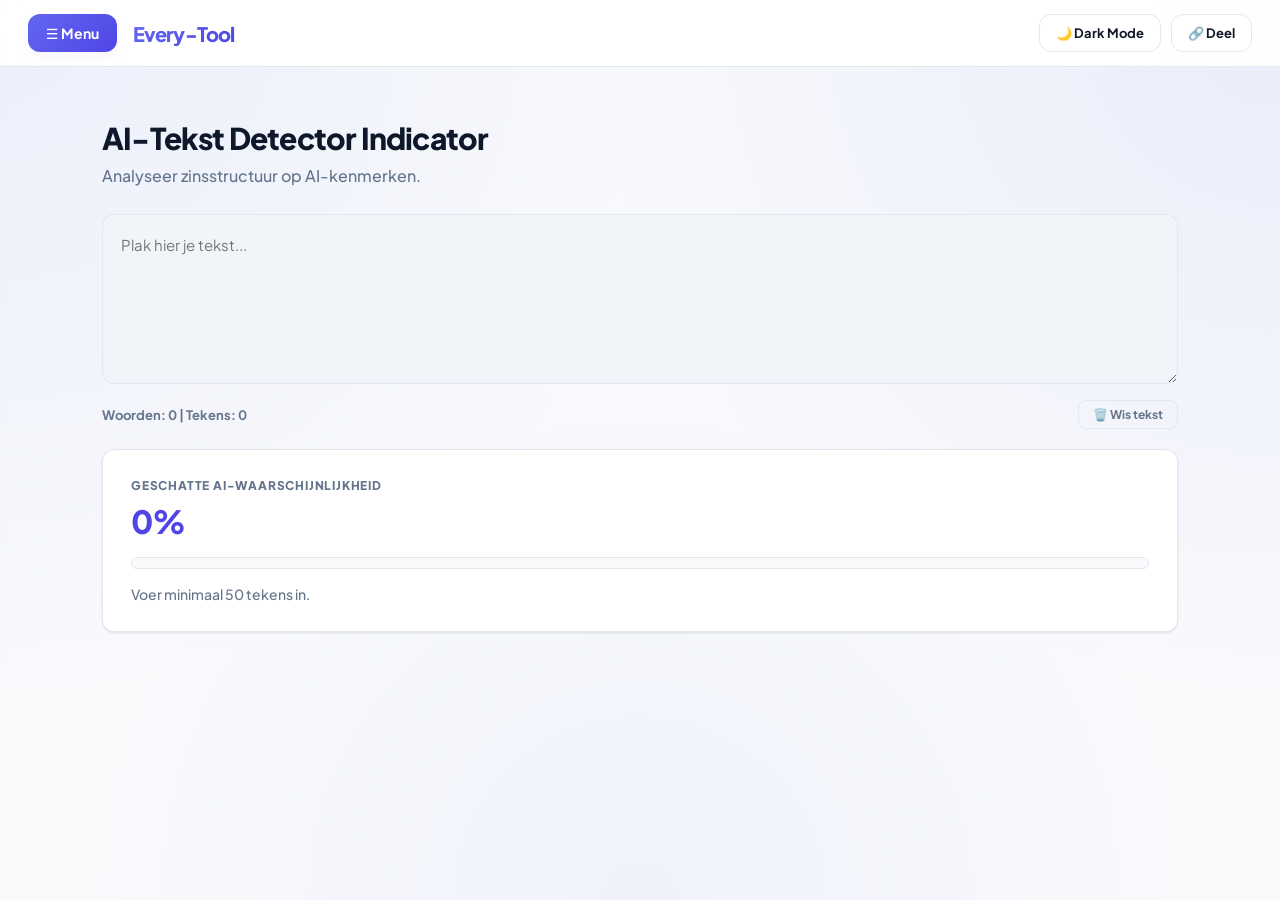
==== ai/index.html @ ece1049d "Enhance sidebar with new tools and buttons" ====
<!DOCTYPE html>
<html lang="nl">
<head>
  <meta charset="UTF-8" />
  <meta name="viewport" content="width=device-width, initial-scale=1.0"/>
  <title>AI-Tekst Detector & Indicator | Every-Tool</title>
  <meta name="description" content="Analyseer zinsstructuur op AI-kenmerken en controleer de geschatte AI-waarschijnlijkheid van je tekst."/>
  <link rel="canonical" href="https://every-tool.netlify.app/ai/"/>
  <link rel="stylesheet" href="../style.css">
</head>
<body data-theme="light">

  <header class="topbar">
    <div class="topbar-left">
      <button class="hamburger-btn" onclick="toggleSidebar()" aria-label="Open menu">☰ Menu</button>
      <a href="../" class="app-title" style="text-decoration:none; color:inherit;">Every-Tool</a>
    </div>
    
    <div class="topbar-right">
      <button class="top-action-btn" onclick="toggleDarkMode()" id="darkModeBtn">🌙 Dark Mode</button>
      <button class="top-action-btn" onclick="shareSite()" id="shareBtn">🔗 Deel</button>
    </div>
  </header>

  <div class="overlay" id="overlay" onclick="toggleSidebar()"></div>

  <nav class="nav-sidebar" id="sidebar">
    <div class="sidebar-header">
      <h2>Kies een Tool</h2>
      <button class="close-btn" onclick="toggleSidebar()" aria-label="Sluit menu">✕</button>
    </div>
    <div class="tool-group"><a href="../" class="tool-btn" style="text-decoration:none; color:inherit;">🏠 Overzicht / Home</a></div>
    <div class="tool-group"><a href="../timer/" class="tool-btn" style="text-decoration:none; color:inherit;">⏱️ Speech & Presentatie</a></div>
    <div class="tool-group"><a href="../checker/" class="tool-btn" style="text-decoration:none; color:inherit;">✍️ Grammatica Bot</a></div>
    <div class="tool-group"><a href="./" class="tool-btn" style="text-decoration:none; color:inherit;">🤖 AI-Tekst Detector</a></div>
    <div class="tool-group"><a href="../tts/" class="tool-btn" style="text-decoration:none; color:inherit;">🔊 Tekst-naar-Spraak</a></div>
    <div class="tool-group"><a href="../translate/" class="tool-btn" style="text-decoration:none; color:inherit;">🌍 Vertaal Tool</a></div>
    <div class="tool-group"><a href="../qr/" class="tool-btn" style="text-decoration:none; color:inherit;">📱 QR Code Generator</a></div>
    <div class="tool-group"><a href="../converter/" class="tool-btn" style="text-decoration:none; color:inherit;">🔄 Universele Converter</a></div>
    <div class="tool-group"><a href="../blog/" class="tool-btn" style="text-decoration:none; color:inherit;">📰 Blog</a></div>
  </nav>

  <main class="container">
    <div class="section-header-wrapper">
      <h2 class="section-title">AI-Tekst Detector Indicator</h2>
      <p class="section-subtitle">Analyseer zinsstructuur op AI-kenmerken.</p>
    </div>
    <textarea id="text-ai" placeholder="Plak hier je tekst..." oninput="checkAI()"></textarea>
    <div class="stats-bar">
      <span id="stats-ai-text">Woorden: 0 | Tekens: 0</span>
      <button class="btn clear-btn" onclick="clearTextArea('text-ai')">🗑️ Wis tekst</button>
    </div>

    <div class="card" style="text-align: left;">
      <h4 style="margin-bottom: 8px;">Geschatte AI-waarschijnlijkheid</h4>
      <div class="val" id="aiScore" style="margin-bottom: 12px;">0%</div>
      <div class="ai-bar-bg"><div class="ai-bar-fill" id="aiBar"></div></div>
      <p style="font-size:14px; color: var(--text-muted); margin-bottom: 0; font-weight: 500;">Voer minimaal 50 tekens in.</p>
    </div>
  </main>

  <script src="../script.js"></script>
</body>
</html>
---- style.css ----
/* =================================================================
   EVERY-TOOL - ULTRA LUXE & PROFESSIONAL PREMIUM THEME
   ================================================================ */

@import url('https://fonts.googleapis.com/css2?family=Plus+Jakarta+Sans:wght@400;500;600;700;800&display=swap');

:root {
  /* LIGHT MODE - Fris, strak Off-White met scherp contrast */
  --bg-color: #f8fafc; 
  --card-bg: #ffffff;  
  --text-color: #0f172a;
  --text-muted: #64748b;
  --border-color: #e2e8f0; 
  
  --primary: #4f46e5;
  --primary-hover: #4338ca;
  --primary-gradient: linear-gradient(135deg, #6366f1 0%, #4f46e5 100%);
  --primary-light: rgba(79, 70, 229, 0.06);
  --accent-glow: rgba(99, 102, 241, 0.06);
  
  --sidebar-bg: rgba(255, 255, 255, 0.95);
  --textarea-bg: #f1f5f9;
  
  /* Schone, professionele schaduwen */
  --shadow-sm: 0 1px 3px rgba(15, 23, 42, 0.06), 0 1px 2px rgba(15, 23, 42, 0.04);
  --shadow-md: 0 10px 25px -5px rgba(15, 23, 42, 0.08), 0 8px 10px -6px rgba(15, 23, 42, 0.04);
  --shadow-lg: 0 20px 35px -10px rgba(15, 23, 42, 0.12);
  
  --radius-lg: 20px;
  --radius-md: 12px;
  --radius-sm: 8px;
  
  --transition: all 0.25s cubic-bezier(0.16, 1, 0.3, 1);
}

[data-theme="dark"] {
  /* DARK MODE - Krachtig & diep met felle paarse accenten */
  --bg-color: #0b0f17;
  --card-bg: #151d2a;
  --text-color: #f8fafc;
  --text-muted: #94a3b8;
  --border-color: rgba(255, 255, 255, 0.12);
  
  --primary: #6366f1;
  --primary-hover: #818cf8;
  --primary-gradient: linear-gradient(135deg, #818cf8 0%, #6366f1 100%);
  --primary-light: rgba(99, 102, 241, 0.15);
  --accent-glow: rgba(99, 102, 241, 0.35);
  
  --sidebar-bg: rgba(21, 29, 42, 0.92);
  --textarea-bg: #0d121d;
  
  --shadow-sm: 0 2px 4px rgba(0, 0, 0, 0.4);
  --shadow-md: 0 12px 24px -6px rgba(0, 0, 0, 0.5);
  --shadow-lg: 0 25px 50px -12px rgba(0, 0, 0, 0.7);
}

* { 
  box-sizing: border-box; 
  font-family: 'Plus Jakarta Sans', system-ui, -apple-system, sans-serif; 
  touch-action: manipulation; 
}

html {
  background-color: var(--bg-color);
}

/* Light Mode background */
body { 
  margin: 0; 
  padding: 0; 
  background-color: var(--bg-color); 
  background-image: 
    radial-gradient(circle at 0% 0%, rgba(99, 102, 241, 0.08) 0%, transparent 45%),
    radial-gradient(circle at 100% 0%, rgba(79, 70, 229, 0.08) 0%, transparent 45%),
    radial-gradient(circle at 50% 100%, rgba(99, 102, 241, 0.05) 0%, transparent 50%);
  background-attachment: fixed;
  color: var(--text-color); 
  display: flex; 
  flex-direction: column; 
  min-height: 100vh; 
  width: 100%;
  transition: background-color 0.3s ease, color 0.3s ease; 
  -webkit-font-smoothing: antialiased;
}

/* Dark Mode background */
[data-theme="dark"] body {
  background-image: 
    radial-gradient(circle at 0% 50%, rgba(99, 102, 241, 0.45) 0%, transparent 55%),
    radial-gradient(circle at 100% 50%, rgba(99, 102, 241, 0.45) 0%, transparent 55%),
    radial-gradient(circle at 50% 0%, rgba(129, 140, 248, 0.20) 0%, transparent 60%);
}

/* Modals & Overlays */
.language-overlay { 
  position: fixed; 
  top: 0; left: 0; width: 100%; height: 100%; 
  background: rgba(9, 13, 22, 0.8); 
  backdrop-filter: blur(16px); 
  z-index: 1000; 
  display: flex; 
  align-items: center; 
  justify-content: center; 
}
.language-overlay.hidden { display: none; }

.language-modal { 
  background: var(--card-bg); 
  padding: 44px; 
  border-radius: var(--radius-lg); 
  box-shadow: var(--shadow-lg); 
  text-align: center; 
  max-width: 480px; 
  width: 90%; 
  border: 1px solid var(--border-color); 
}

.language-modal h2 { margin-top: 0; font-size: 26px; color: var(--text-color); font-weight: 800; letter-spacing: -0.5px; }
.language-modal p { color: var(--text-muted); font-size: 15px; margin-bottom: 28px; line-height: 1.6; }

.lang-grid { display: grid; grid-template-columns: repeat(2, 1fr); gap: 12px; }

.lang-card-btn { 
  background: var(--bg-color); 
  border: 1px solid var(--border-color); 
  padding: 16px; 
  border-radius: var(--radius-md); 
  font-size: 15px; 
  font-weight: 700; 
  color: var(--text-color); 
  cursor: pointer; 
  transition: var(--transition); 
  display: flex; 
  align-items: center; 
  justify-content: center; 
  gap: 10px; 
}
.lang-card-btn:hover { 
  background: var(--primary-light); 
  border-color: var(--primary); 
  color: var(--primary); 
  transform: translateY(-2px); 
  box-shadow: 0 8px 20px var(--accent-glow);
}

/* Topbar Header */
.topbar { 
  background: var(--sidebar-bg); 
  border-bottom: 1px solid var(--border-color); 
  padding: 14px 28px; 
  display: flex; 
  align-items: center; 
  justify-content: space-between; 
  position: sticky; 
  top: 0; 
  z-index: 50; 
  backdrop-filter: blur(20px);
  -webkit-backdrop-filter: blur(20px);
  width: 100%;
}

.topbar-left { display: flex; align-items: center; gap: 16px; }

.hamburger-btn { 
  background: var(--primary-gradient); 
  color: white; 
  border: none; 
  font-size: 14px; 
  padding: 10px 18px; 
  border-radius: var(--radius-md); 
  cursor: pointer; 
  display: flex; 
  align-items: center; 
  gap: 8px; 
  font-weight: 700; 
  transition: var(--transition); 
  box-shadow: 0 4px 14px var(--accent-glow);
}
.hamburger-btn:hover { transform: translateY(-2px); box-shadow: 0 6px 20px var(--accent-glow); }

.app-title { 
  font-size: 20px; 
  font-weight: 800; 
  background: var(--primary-gradient);
  -webkit-background-clip: text;
  -webkit-text-fill-color: transparent;
  cursor: pointer; 
  letter-spacing: -0.8px; 
}

.topbar-right { display: flex; align-items: center; gap: 10px; }

.top-action-btn { 
  background: var(--card-bg); 
  color: var(--text-color); 
  border: 1px solid var(--border-color); 
  padding: 10px 16px; 
  border-radius: var(--radius-md); 
  font-size: 13px; 
  font-weight: 700; 
  cursor: pointer; 
  display: flex; 
  align-items: center; 
  gap: 8px; 
  transition: var(--transition); 
}
.top-action-btn:hover { border-color: var(--primary); color: var(--primary); transform: translateY(-1px); }

.lang-switcher-top { display: flex; gap: 4px; background: var(--card-bg); padding: 4px; border-radius: var(--radius-md); border: 1px solid var(--border-color); }
.lang-switcher-top button { background: transparent; border: none; padding: 6px 10px; border-radius: 8px; font-size: 12px; font-weight: 700; cursor: pointer; color: var(--text-muted); transition: var(--transition); }
.lang-switcher-top button:hover { color: var(--primary); }
.lang-switcher-top button.active { background: var(--bg-color); color: var(--primary); box-shadow: var(--shadow-sm); }

/* Sidebar Navigatie */
.nav-sidebar { 
  position: fixed; 
  top: 0; 
  left: -340px; 
  width: 320px; 
  height: 100%; 
  background: var(--sidebar-bg); 
  backdrop-filter: blur(20px);
  color: var(--text-color); 
  padding: 28px; 
  transition: var(--transition); 
  z-index: 100; 
  box-shadow: var(--shadow-lg); 
  border-right: 1px solid var(--border-color); 
  overflow-y: auto; 
}
.nav-sidebar.open { left: 0; }

.sidebar-header { display: flex; justify-content: space-between; align-items: center; border-bottom: 1px solid var(--border-color); padding-bottom: 20px; margin-bottom: 24px; }
.sidebar-header h2 { margin: 0; font-size: 18px; color: var(--text-color); font-weight: 800; letter-spacing: -0.3px; }

.close-btn { 
  background: var(--bg-color); 
  border: 1px solid var(--border-color); 
  color: var(--text-muted); 
  width: 34px; height: 34px; 
  border-radius: 50%; 
  font-size: 14px; 
  cursor: pointer; 
  display: flex; 
  align-items: center; 
  justify-content: center; 
  transition: var(--transition); 
}
.close-btn:hover { background: var(--border-color); color: var(--text-color); }

.tool-group { margin-bottom: 10px; }
.tool-btn { 
  width: 100%; 
  background: var(--card-bg); 
  color: var(--text-color); 
  border: 1px solid var(--border-color); 
  padding: 14px 18px; 
  border-radius: var(--radius-md); 
  font-size: 14px; 
  font-weight: 700; 
  text-align: left; 
  cursor: pointer; 
  display: flex; 
  justify-content: space-between; 
  align-items: center; 
  transition: var(--transition); 
}
.tool-btn:hover, .tool-btn.active { 
  background: var(--primary-light); 
  border-color: var(--primary); 
  color: var(--primary); 
  transform: translateX(4px); 
}

.lang-dropdown { display: none; background: var(--card-bg); border-radius: var(--radius-md); padding: 10px; margin-top: 8px; border: 1px solid var(--border-color); box-shadow: var(--shadow-md); }
.lang-dropdown.show { display: block; }
.lang-title { font-size: 11px; color: var(--text-muted); font-weight: 800; margin: 4px 0 8px 8px; text-transform: uppercase; letter-spacing: 0.8px; }
.lang-opt { display: block; width: 100%; padding: 10px 14px; margin-bottom: 2px; background: transparent; color: var(--text-color); border: none; border-radius: 8px; font-size: 14px; text-align: left; cursor: pointer; font-weight: 600; transition: var(--transition); }
.lang-opt:hover { background: var(--primary-light); color: var(--primary); padding-left: 18px; }

.overlay { display: none; position: fixed; top: 0; left: 0; width: 100%; height: 100%; background: rgba(9, 13, 22, 0.6); backdrop-filter: blur(6px); z-index: 90; }
.overlay.open { display: block; }

/* Layout Container */
.container { 
  max-width: 1080px; 
  margin: 0 auto; 
  padding: 40px 24px; 
  flex: 1; 
  width: 100%; 
}
.tab-content { display: none; }
.tab-content.active { display: block; animation: fadeIn 0.4s cubic-bezier(0.16, 1, 0.3, 1) forwards; }

@keyframes fadeIn {
  from { opacity: 0; transform: translateY(16px); }
  to { opacity: 1; transform: translateY(0); }
}

/* Hero Section */
.hero-section { 
  background: var(--card-bg); 
  border: 1px solid var(--border-color); 
  border-radius: var(--radius-lg); 
  padding: 60px 32px; 
  margin-bottom: 40px; 
  box-shadow: var(--shadow-md); 
  text-align: center; 
  position: relative;
  overflow: hidden;
}

.hero-section::before {
  content: '';
  position: absolute;
  top: 0;
  left: 0;
  right: 0;
  height: 100%;
  background: linear-gradient(180deg, var(--accent-glow) 0%, transparent 85%);
  pointer-events: none;
}

.hero-tag { 
  display: inline-block; 
  background: var(--primary-light); 
  border: 1px solid rgba(79, 70, 229, 0.15);
  color: var(--primary); 
  font-size: 12px; 
  font-weight: 800; 
  text-transform: uppercase; 
  padding: 8px 18px; 
  border-radius: 30px; 
  margin-bottom: 24px; 
  letter-spacing: 0.8px; 
  position: relative;
  z-index: 1;
}
.hero-section h1 { font-size: 40px; font-weight: 800; color: var(--text-color); margin: 0 0 18px 0; letter-spacing: -1.2px; line-height: 1.15; position: relative; z-index: 1; }
.hero-section p { font-size: 17px; color: var(--text-muted); margin: 0 auto 36px auto; max-width: 620px; line-height: 1.6; position: relative; z-index: 1; }

.hero-search-wrapper { position: relative; max-width: 600px; margin: 0 auto; z-index: 1; }
.hero-search-box { display: flex; flex-direction: column; background: var(--textarea-bg); border: 1px solid var(--border-color); border-radius: var(--radius-md); padding: 8px; box-shadow: var(--shadow-sm); gap: 8px; }
@media (min-width: 480px) { .hero-search-box { flex-direction: row; } }
.hero-search-box input { width: 100%; border: none; padding: 14px 18px; font-size: 16px; outline: none; background: transparent; color: var(--text-color); font-weight: 500; }

.hero-search-btn { 
  background: var(--primary-gradient); 
  color: white; 
  border: none; 
  padding: 14px 28px; 
  border-radius: var(--radius-md); 
  cursor: pointer; 
  display: flex; 
  align-items: center; 
  justify-content: center; 
  gap: 8px; 
  font-size: 15px; 
  font-weight: 700; 
  transition: var(--transition); 
  box-shadow: 0 4px 14px var(--accent-glow);
}
.hero-search-btn:hover { transform: translateY(-1px); box-shadow: 0 6px 20px var(--accent-glow); }

.search-suggestions { position: absolute; top: 100%; left: 0; right: 0; background: var(--card-bg); border: 1px solid var(--border-color); border-radius: var(--radius-md); box-shadow: var(--shadow-lg); z-index: 20; display: none; text-align: left; overflow: hidden; margin-top: 8px; }
.search-suggestions.show { display: block; }
.suggestion-item { padding: 14px 20px; font-size: 15px; color: var(--text-color); cursor: pointer; border-bottom: 1px solid var(--border-color); display: flex; align-items: center; gap: 12px; font-weight: 600; transition: var(--transition); }
.suggestion-item:last-child { border-bottom: none; }
.suggestion-item:hover { background: var(--primary-light); color: var(--primary); padding-left: 24px; }

/* Cards & FAQ */
.home-single-section { margin-top: 40px; display: grid; gap: 28px; }
.info-card { background: var(--card-bg); border: 1px solid var(--border-color); border-radius: var(--radius-lg); padding: 36px; box-shadow: var(--shadow-sm); text-align: left; transition: var(--transition); }
.info-card:hover { border-color: var(--primary); box-shadow: var(--shadow-md); }
.info-card h3 { margin-top: 0; font-size: 20px; color: var(--text-color); font-weight: 800; letter-spacing: -0.4px; }
.info-card p { color: var(--text-muted); font-size: 15px; line-height: 1.7; margin-bottom: 0; }

details { background: var(--card-bg); border: 1px solid var(--border-color); border-radius: var(--radius-md); padding: 18px 22px; transition: var(--transition); cursor: pointer; margin-bottom: 12px; }
details[open] { border-color: var(--primary); background: var(--primary-light); }
summary { font-weight: 700; color: var(--text-color); font-size: 15px; outline: none; }
details p { margin: 12px 0 0 0; color: var(--text-muted); font-size: 14px; line-height: 1.6; }

/* Formulierelementen */
textarea, input[type="text"], input[type="url"] { 
  width: 100%; 
  padding: 18px; 
  font-size: 15px; 
  border: 1px solid var(--border-color); 
  border-radius: var(--radius-md); 
  outline: none; 
  background: var(--textarea-bg); 
  color: var(--text-color); 
  transition: var(--transition); 
  line-height: 1.6;
}
textarea { height: 170px; resize: vertical; margin-bottom: 12px; }
textarea:focus, input:focus { border-color: var(--primary); box-shadow: 0 0 0 4px var(--accent-glow); background: var(--card-bg); }

.stats-bar { font-size: 13px; color: var(--text-muted); font-weight: 700; margin-bottom: 20px; display: flex; justify-content: space-between; align-items: center; }
.action-bar { display: flex; gap: 12px; margin-bottom: 24px; flex-wrap: wrap; }

.card-grid { display: grid; grid-template-columns: repeat(auto-fit, minmax(220px, 1fr)); gap: 20px; margin: 24px 0; }
.card { 
  background: var(--card-bg); 
  padding: 28px; 
  border-radius: var(--radius-md); 
  border: 1px solid var(--border-color); 
  text-align: center; 
  box-shadow: var(--shadow-sm); 
  transition: var(--transition); 
}
.card:hover { border-color: var(--primary); transform: translateY(-3px); box-shadow: var(--shadow-md); }
.card h4 { margin: 0 0 10px 0; color: var(--text-muted); font-size: 12px; text-transform: uppercase; letter-spacing: 0.8px; font-weight: 800; }
.card .val { font-size: 32px; font-weight: 800; color: var(--primary); letter-spacing: -1px; }

/* Live Timer Box */
.timer-box { background: var(--card-bg); border: 1px solid var(--border-color); color: var(--text-color); padding: 36px; border-radius: var(--radius-lg); text-align: center; margin-top: 28px; box-shadow: var(--shadow-md); }
.timer-display { font-size: 48px; font-weight: 800; font-family: monospace; color: var(--primary); margin: 16px 0; letter-spacing: 2px; }

/* Knoppen */
.btn { 
  padding: 14px 26px; 
  background: var(--primary-gradient); 
  color: white; 
  border: none; 
  border-radius: var(--radius-md); 
  font-weight: 700; 
  font-size: 14px;
  cursor: pointer; 
  transition: var(--transition); 
  box-shadow: 0 4px 14px var(--accent-glow);
  display: inline-flex;
  align-items: center;
  justify-content: center;
  gap: 8px;
}
.btn:hover { transform: translateY(-2px); box-shadow: 0 6px 20px var(--accent-glow); }
.btn.danger { background: linear-gradient(135deg, #f87171 0%, #ef4444 100%); box-shadow: 0 4px 14px rgba(239, 68, 68, 0.2); }
.btn.danger:hover { box-shadow: 0 6px 20px rgba(239, 68, 68, 0.3); }
.btn.secondary { background: var(--card-bg); color: var(--text-color); border: 1px solid var(--border-color); box-shadow: var(--shadow-sm); }
.btn.secondary:hover { border-color: var(--primary); color: var(--primary); }
.btn.clear-btn { background: transparent; color: var(--text-muted); border: 1px solid var(--border-color); padding: 6px 14px; font-size: 12px; border-radius: var(--radius-sm); box-shadow: none; }
.btn.clear-btn:hover { background: #ef4444; color: white; border-color: #ef4444; }

.issue-list { background: var(--card-bg); border: 1px solid var(--border-color); border-radius: var(--radius-md); padding: 28px; margin-top: 24px; box-shadow: var(--shadow-sm); }
.ai-bar-bg { background: var(--bg-color); height: 12px; border-radius: 6px; overflow: hidden; margin: 16px 0; border: 1px solid var(--border-color); }
.ai-bar-fill { height: 100%; background: var(--primary-gradient); width: 0%; transition: width 0.5s cubic-bezier(0.16, 1, 0.3, 1); border-radius: 6px; }

.url-input-group { display: flex; gap: 12px; margin-bottom: 24px; flex-wrap: wrap; }
.url-input-group input { flex: 1; min-width: 220px; }

.qr-preview-box { background: var(--card-bg); border: 1px solid var(--border-color); border-radius: var(--radius-lg); padding: 40px; text-align: center; margin-top: 24px; display: flex; flex-direction: column; align-items: center; justify-content: center; min-height: 260px; box-shadow: var(--shadow-sm); }

.tts-controls-row { display: flex; gap: 16px; margin-bottom: 20px; flex-wrap: wrap; }
.tts-control-group { flex: 1; min-width: 220px; }
.tts-control-group label { display: block; margin-bottom: 8px; font-size: 13px; font-weight: 700; color: var(--text-muted); }
.tts-select { width: 100%; padding: 14px; background: var(--textarea-bg); border: 1px solid var(--border-color); border-radius: var(--radius-md); color: var(--text-color); font-size: 15px; outline: none; transition: var(--transition); font-weight: 600; }

.translation-preview { margin-top: 24px; padding: 20px; background: var(--card-bg); border-radius: var(--radius-md); border: 1px dashed var(--border-color); font-size: 15px; color: var(--text-color); line-height: 1.6; min-height: 80px; word-break: break-word; }

/* =================================================================
   ADVERTENTIE EN SECURITY FOOTER BADGES FIXES
   ================================================================ */

.ad-space { 
  margin-top: 40px; 
  padding: 20px 24px; 
  background: var(--card-bg); 
  border: 1px dashed var(--border-color); 
  text-align: center; 
  color: var(--text-muted); 
  border-radius: var(--radius-md); 
  font-size: 13px; 
  font-weight: 600; 
  box-shadow: var(--shadow-sm);
  transition: var(--transition);
}

.security-footer { 
  margin-top: 20px; 
  padding: 16px 20px; 
  background: var(--card-bg); 
  border: 1px solid var(--border-color); 
  border-radius: var(--radius-md); 
  display: flex; 
  align-items: center; 
  justify-content: center; 
  flex-wrap: wrap; 
  gap: 12px; 
  box-shadow: var(--shadow-sm); 
  transition: var(--transition);
}

.sec-item { 
  display: inline-flex; 
  align-items: center; 
  gap: 8px; 
  font-size: 13px; 
  font-weight: 600; 
  color: var(--text-color); 
  padding: 8px 14px; 
  background: var(--primary-light); 
  border: 1px solid var(--border-color); 
  border-radius: var(--radius-sm); 
  white-space: nowrap;
}

.sec-icon { 
  font-size: 15px; 
  color: var(--primary); 
  display: inline-flex;
  align-items: center;
}

.section-header-wrapper { margin-bottom: 28px; }
h2.section-title { font-size: 30px; font-weight: 800; color: var(--text-color); margin: 0 0 8px 0; letter-spacing: -0.8px; }
.section-subtitle { color: var(--text-muted); font-size: 16px; margin: 0; font-weight: 500; }

/* Blog Styling */
.blog-page { max-width: 900px; margin: 0 auto; }
.blog-list-card { background: var(--card-bg); border: 1px solid var(--border-color); border-radius: var(--radius-lg); padding: 36px; box-shadow: var(--shadow-sm); transition: var(--transition); cursor: pointer; }
.blog-list-card:hover { transform: translateY(-3px); border-color: var(--primary); box-shadow: var(--shadow-md); }
.blog-full-content { display: none; background: var(--card-bg); border: 1px solid var(--border-color); border-radius: var(--radius-lg); padding: 40px; box-shadow: var(--shadow-md); line-height: 1.8; }
.blog-full-content.active { display: block; animation: fadeIn 0.4s cubic-bezier(0.16, 1, 0.3, 1) forwards; }

/* Monitor & Desktop Optimalisaties */
@media (min-width: 1200px) {
  .container {
    max-width: 1140px;
    padding: 52px 32px;
  }
  
  .hero-section {
    padding: 72px 50px;
  }

  .hero-section h1 {
    font-size: 48px;
  }

  .card-grid {
    grid-template-columns: repeat(4, 1fr);
    gap: 24px;
  }
}

@media (min-width: 1600px) {
  .container {
    max-width: 1280px;
  }
}
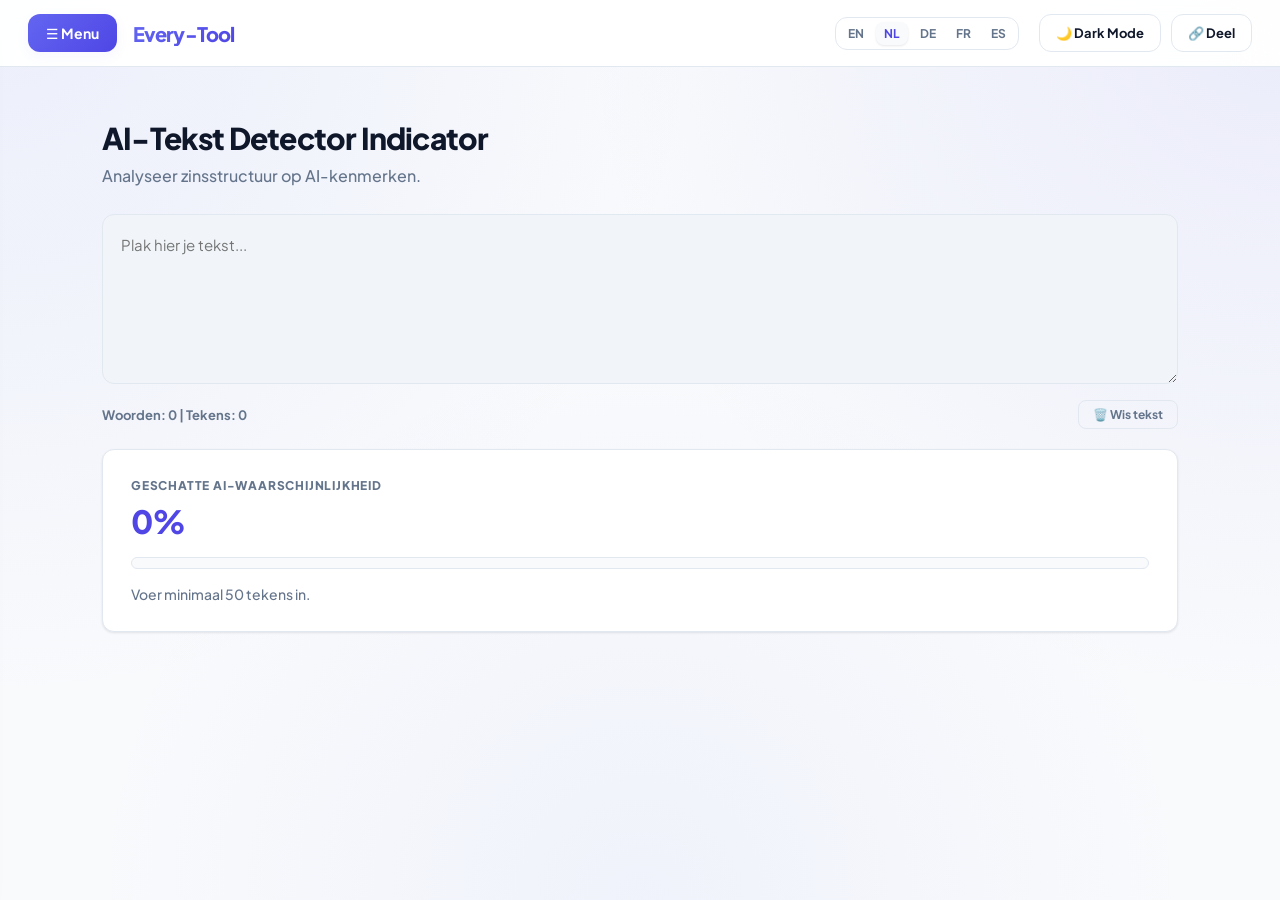
==== commit 96bdd6ae: "Refactor language handling and update UI elements" ====
--- a/ai/index.html
+++ b/ai/index.html
@@ -1,5 +1,5 @@
 <!DOCTYPE html>
-<html lang="nl">
+<html lang="nl" id="html-root">
 <head>
   <meta charset="UTF-8" />
   <meta name="viewport" content="width=device-width, initial-scale=1.0"/>
@@ -7,6 +7,13 @@
   <meta name="description" content="Analyseer zinsstructuur op AI-kenmerken en controleer de geschatte AI-waarschijnlijkheid van je tekst."/>
   <link rel="canonical" href="https://every-tool.netlify.app/ai/"/>
   <link rel="stylesheet" href="../style.css">
+  <script>
+    // Direct bij het laden van de pagina de juiste opgeslagen taal toepassen om 'terugspringen' te voorkomen
+    (function() {
+      const savedLang = localStorage.getItem('everyToolLang') || 'nl';
+      document.documentElement.lang = savedLang;
+    })();
+  </script>
 </head>
 <body data-theme="light">
 
@@ -17,6 +24,15 @@
     </div>
     
     <div class="topbar-right">
+      <!-- TAAL-SCHAKELAAR (EN, NL, DE, FR, ES in de juiste volgorde) -->
+      <div class="lang-switcher-top" style="display:inline-flex; gap:4px; margin-right: 10px;">
+        <button id="langBtnEn" onclick="setLanguage('en')" style="padding:4px 8px; cursor:pointer;">EN</button>
+        <button id="langBtnNl" onclick="setLanguage('nl')" class="active" style="padding:4px 8px; cursor:pointer;">NL</button>
+        <button id="langBtnDe" onclick="setLanguage('de')" style="padding:4px 8px; cursor:pointer;">DE</button>
+        <button id="langBtnFr" onclick="setLanguage('fr')" style="padding:4px 8px; cursor:pointer;">FR</button>
+        <button id="langBtnEs" onclick="setLanguage('es')" style="padding:4px 8px; cursor:pointer;">ES</button>
+      </div>
+
       <button class="top-action-btn" onclick="toggleDarkMode()" id="darkModeBtn">🌙 Dark Mode</button>
       <button class="top-action-btn" onclick="shareSite()" id="shareBtn">🔗 Deel</button>
     </div>
@@ -26,24 +42,24 @@
 
   <nav class="nav-sidebar" id="sidebar">
     <div class="sidebar-header">
-      <h2>Kies een Tool</h2>
+      <h2 id="menuHeader">Kies een Tool</h2>
       <button class="close-btn" onclick="toggleSidebar()" aria-label="Sluit menu">✕</button>
     </div>
-    <div class="tool-group"><a href="../" class="tool-btn" style="text-decoration:none; color:inherit;">🏠 Overzicht / Home</a></div>
-    <div class="tool-group"><a href="../timer/" class="tool-btn" style="text-decoration:none; color:inherit;">⏱️ Speech & Presentatie</a></div>
-    <div class="tool-group"><a href="../checker/" class="tool-btn" style="text-decoration:none; color:inherit;">✍️ Grammatica Bot</a></div>
-    <div class="tool-group"><a href="./" class="tool-btn" style="text-decoration:none; color:inherit;">🤖 AI-Tekst Detector</a></div>
-    <div class="tool-group"><a href="../tts/" class="tool-btn" style="text-decoration:none; color:inherit;">🔊 Tekst-naar-Spraak</a></div>
-    <div class="tool-group"><a href="../translate/" class="tool-btn" style="text-decoration:none; color:inherit;">🌍 Vertaal Tool</a></div>
-    <div class="tool-group"><a href="../qr/" class="tool-btn" style="text-decoration:none; color:inherit;">📱 QR Code Generator</a></div>
-    <div class="tool-group"><a href="../converter/" class="tool-btn" style="text-decoration:none; color:inherit;">🔄 Universele Converter</a></div>
-    <div class="tool-group"><a href="../blog/" class="tool-btn" style="text-decoration:none; color:inherit;">📰 Blog</a></div>
+    <div class="tool-group"><a href="../" class="tool-btn" id="menuHome" style="text-decoration:none; color:inherit;">🏠 Overzicht / Home</a></div>
+    <div class="tool-group"><a href="../timer/" class="tool-btn" id="menuTimer" style="text-decoration:none; color:inherit;">⏱️ Speech & Presentatie</a></div>
+    <div class="tool-group"><a href="../checker/" class="tool-btn" id="menuChecker" style="text-decoration:none; color:inherit;">✍️ Grammatica Bot</a></div>
+    <div class="tool-group"><a href="./" class="tool-btn" id="menuAi" style="text-decoration:none; color:inherit;">🤖 AI-Tekst Detector</a></div>
+    <div class="tool-group"><a href="../tts/" class="tool-btn" id="menuTts" style="text-decoration:none; color:inherit;">🔊 Tekst-naar-Spraak</a></div>
+    <div class="tool-group"><a href="../translate/" class="tool-btn" id="menuTranslate" style="text-decoration:none; color:inherit;">🌍 Vertaal Tool</a></div>
+    <div class="tool-group"><a href="../qr/" class="tool-btn" id="menuQr" style="text-decoration:none; color:inherit;">📱 QR Code Generator</a></div>
+    <div class="tool-group"><a href="../converter/" class="tool-btn" id="menuConverter" style="text-decoration:none; color:inherit;">🔄 Universele Converter</a></div>
+    <div class="tool-group"><a href="../blog/" class="tool-btn" id="menuBlog" style="text-decoration:none; color:inherit;">📰 Blog</a></div>
   </nav>
 
   <main class="container">
     <div class="section-header-wrapper">
-      <h2 class="section-title">AI-Tekst Detector Indicator</h2>
-      <p class="section-subtitle">Analyseer zinsstructuur op AI-kenmerken.</p>
+      <h2 class="section-title" id="t3Title">AI-Tekst Detector Indicator</h2>
+      <p class="section-subtitle" id="t3Sub">Analyseer zinsstructuur op AI-kenmerken.</p>
     </div>
     <textarea id="text-ai" placeholder="Plak hier je tekst..." oninput="checkAI()"></textarea>
     <div class="stats-bar">
@@ -52,10 +68,10 @@
     </div>
 
     <div class="card" style="text-align: left;">
-      <h4 style="margin-bottom: 8px;">Geschatte AI-waarschijnlijkheid</h4>
+      <h4 style="margin-bottom: 8px;" id="t3Score">Geschatte AI-waarschijnlijkheid</h4>
       <div class="val" id="aiScore" style="margin-bottom: 12px;">0%</div>
       <div class="ai-bar-bg"><div class="ai-bar-fill" id="aiBar"></div></div>
-      <p style="font-size:14px; color: var(--text-muted); margin-bottom: 0; font-weight: 500;">Voer minimaal 50 tekens in.</p>
+      <p style="font-size:14px; color: var(--text-muted); margin-bottom: 0; font-weight: 500;" id="aiAnalysis">Voer minimaal 50 tekens in.</p>
     </div>
   </main>
 
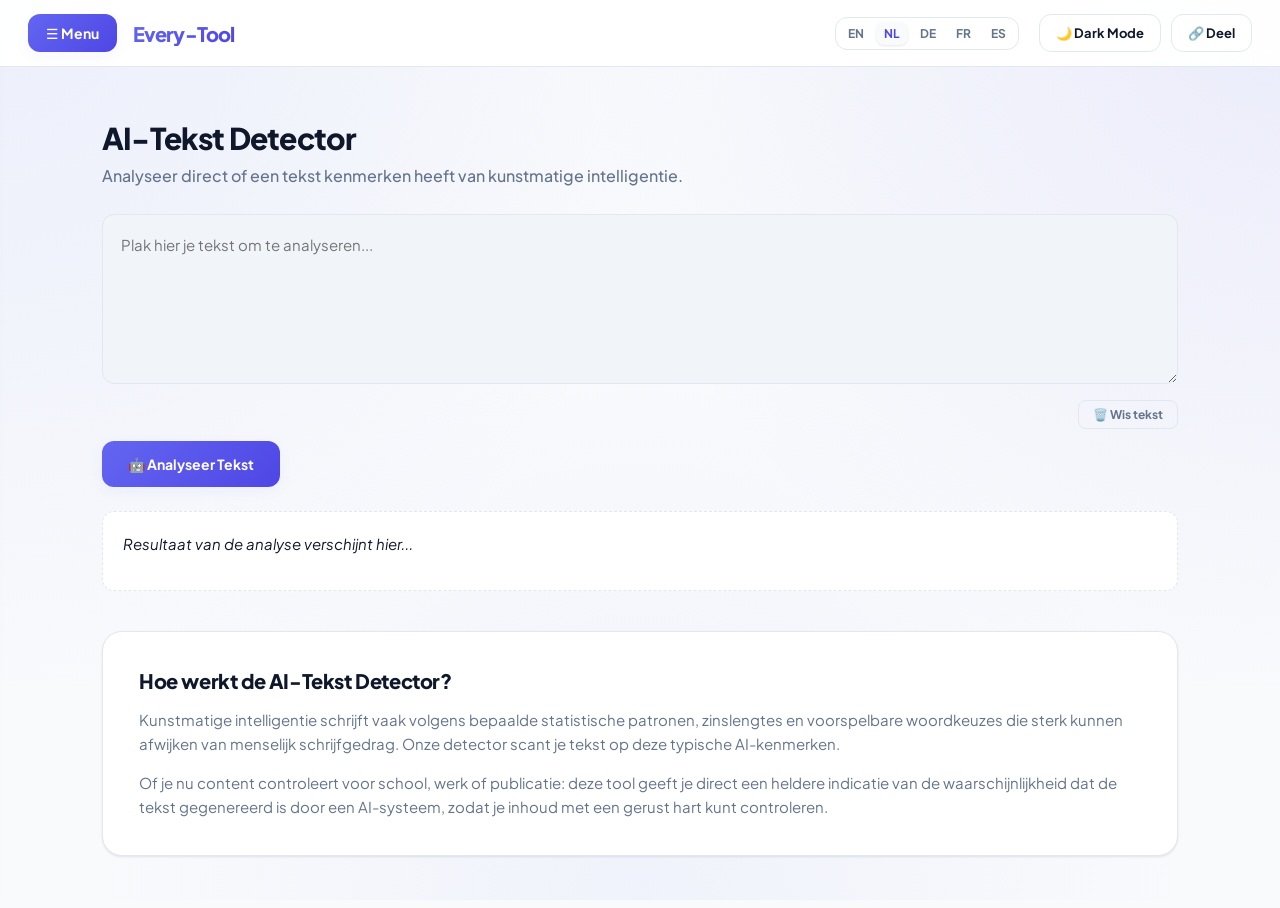
==== commit d6d588ad: "Update AI-Tekst Detector title and description" ====
--- a/ai/index.html
+++ b/ai/index.html
@@ -3,8 +3,8 @@
 <head>
   <meta charset="UTF-8" />
   <meta name="viewport" content="width=device-width, initial-scale=1.0"/>
-  <title>AI-Tekst Detector & Indicator | Every-Tool</title>
-  <meta name="description" content="Analyseer zinsstructuur op AI-kenmerken en controleer de geschatte AI-waarschijnlijkheid van je tekst."/>
+  <title>AI-Tekst Detector | Every-Tool</title>
+  <meta name="description" content="Analyseer direct je tekst op AI-kenmerken en controleer of de inhoud door kunstmatige intelligentie geschreven lijkt te zijn."/>
   <link rel="canonical" href="https://every-tool.netlify.app/ai/"/>
   <link rel="stylesheet" href="../style.css">
   <script>
@@ -58,21 +58,29 @@
 
   <main class="container">
     <div class="section-header-wrapper">
-      <h2 class="section-title" id="t3Title">AI-Tekst Detector Indicator</h2>
-      <p class="section-subtitle" id="t3Sub">Analyseer zinsstructuur op AI-kenmerken.</p>
+      <h2 class="section-title" id="aiTitle">AI-Tekst Detector</h2>
+      <p class="section-subtitle" id="aiSub">Analyseer direct of een tekst kenmerken heeft van kunstmatige intelligentie.</p>
     </div>
-    <textarea id="text-ai" placeholder="Plak hier je tekst..." oninput="checkAI()"></textarea>
-    <div class="stats-bar">
-      <span id="stats-ai-text">Woorden: 0 | Tekens: 0</span>
+    
+    <textarea id="text-ai" placeholder="Plak hier je tekst om te analyseren..." oninput="saveToLocal('text-ai', this.value)"></textarea>
+    <div style="display: flex; justify-content: flex-end; margin-bottom: 12px;">
       <button class="btn clear-btn" onclick="clearTextArea('text-ai')">🗑️ Wis tekst</button>
     </div>
 
-    <div class="card" style="text-align: left;">
-      <h4 style="margin-bottom: 8px;" id="t3Score">Geschatte AI-waarschijnlijkheid</h4>
-      <div class="val" id="aiScore" style="margin-bottom: 12px;">0%</div>
-      <div class="ai-bar-bg"><div class="ai-bar-fill" id="aiBar"></div></div>
-      <p style="font-size:14px; color: var(--text-muted); margin-bottom: 0; font-weight: 500;" id="aiAnalysis">Voer minimaal 50 tekens in.</p>
+    <div class="action-bar">
+      <button class="btn" id="aiScanBtn" onclick="runAiDetection()">🤖 Analyseer Tekst</button>
     </div>
+
+    <div class="translation-preview" id="aiResultBox">
+      <em id="aiResultPlaceholder">Resultaat van de analyse verschijnt hier...</em>
+    </div>
+
+    <!-- UITGEBREIDE UITLEG SECTIE (Inclusief vertaalbare ID's) -->
+    <section class="info-card" style="margin-top: 40px; text-align: left;">
+      <h3 id="aiExplanationTitle" style="margin-top: 0; margin-bottom: 12px;">Hoe werkt de AI-Tekst Detector?</h3>
+      <p id="aiExplanationText1" style="color: var(--text-muted); line-height: 1.6; margin-bottom: 12px;">Kunstmatige intelligentie schrijft vaak volgens bepaalde statistische patronen, zinslengtes en voorspelbare woordkeuzes die sterk kunnen afwijken van menselijk schrijfgedrag. Onze detector scant je tekst op deze typische AI-kenmerken.</p>
+      <p id="aiExplanationText2" style="color: var(--text-muted); line-height: 1.6; margin-bottom: 0;">Of je nu content controleert voor school, werk of publicatie: deze tool geeft je direct een heldere indicatie van de waarschijnlijkheid dat de tekst gegenereerd is door een AI-systeem, zodat je inhoud met een gerust hart kunt controleren.</p>
+    </section>
   </main>
 
   <script src="../script.js"></script>
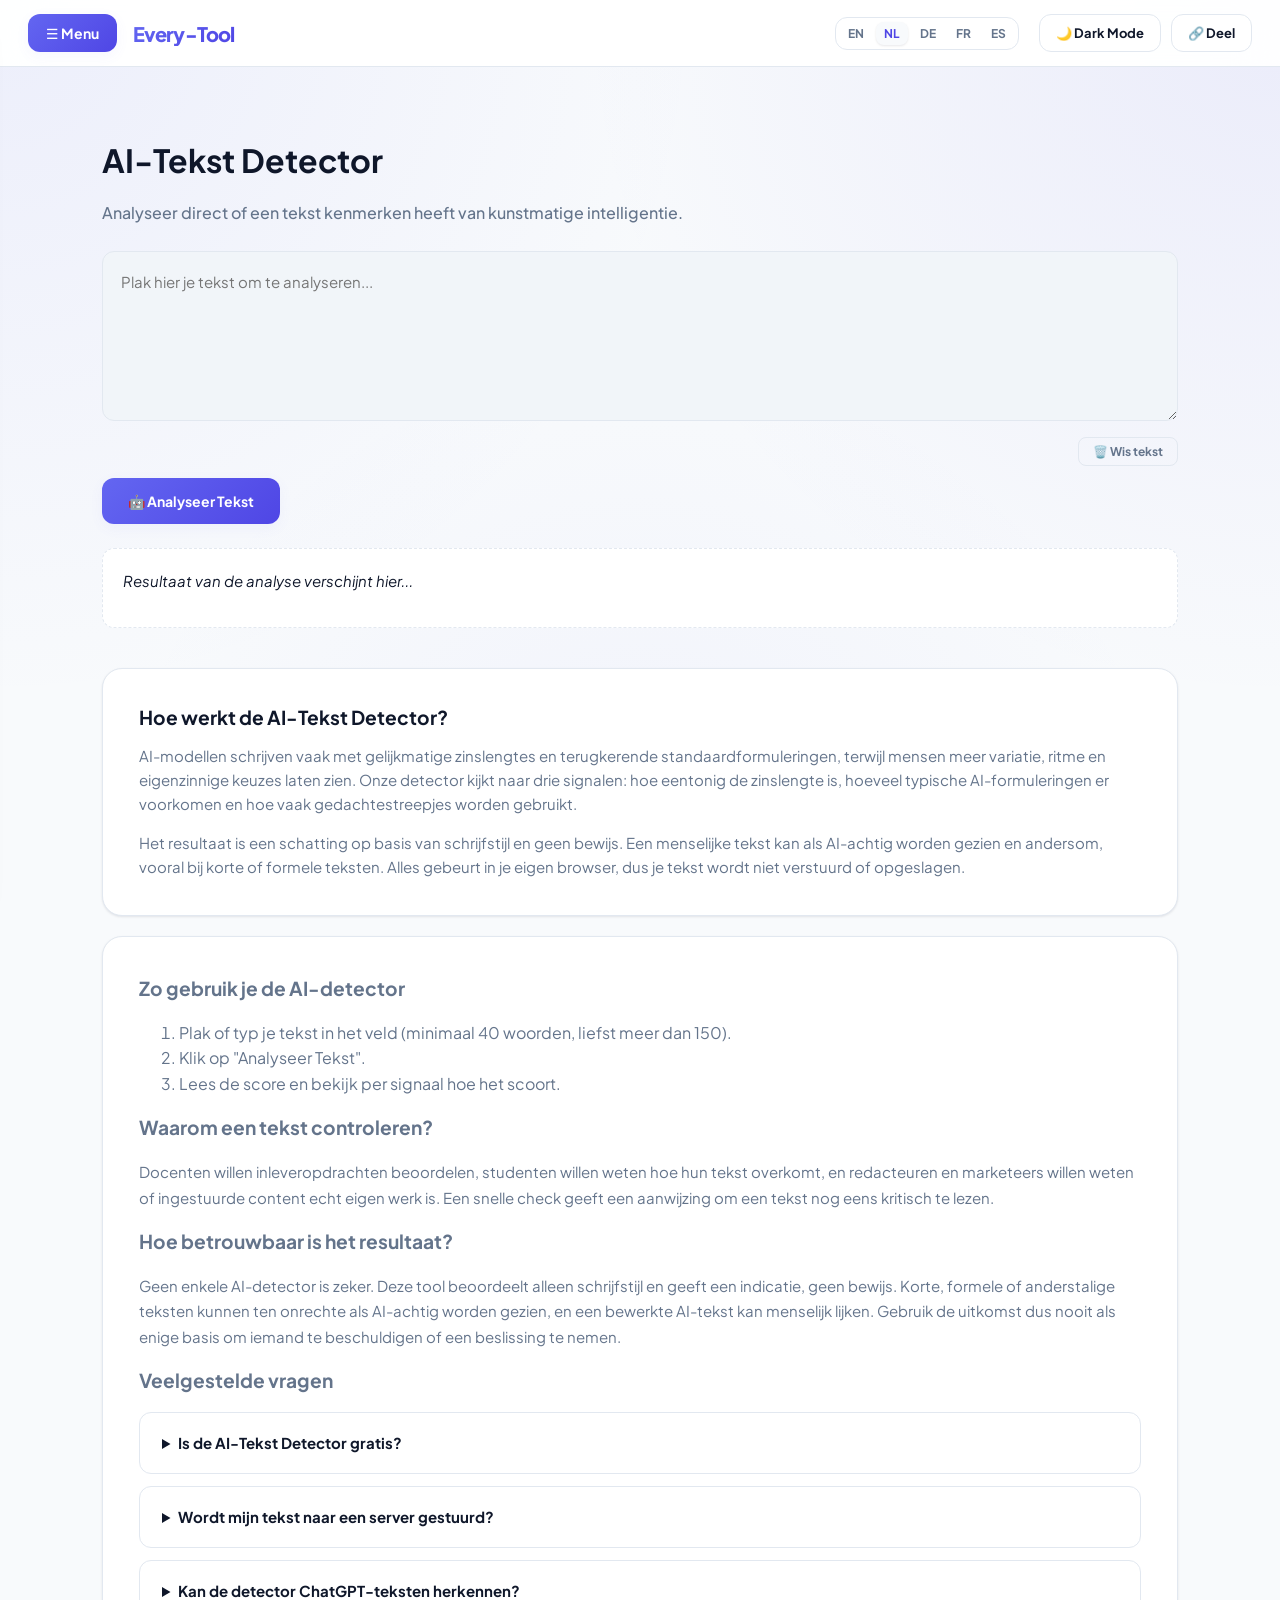
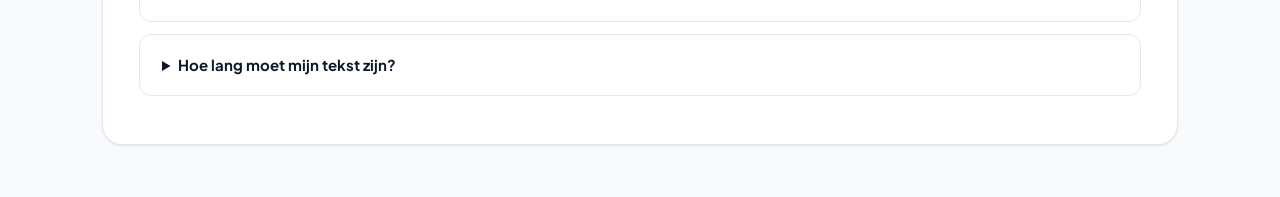
==== commit 0c90fa78: "Revise HTML structure and metadata for AI Detector Updated the title and description for better clar" ====
--- a/ai/index.html
+++ b/ai/index.html
@@ -1,17 +1,74 @@
 <!DOCTYPE html>
 <html lang="nl" id="html-root">
 <head>
+  <script async src="https://pagead2.googlesyndication.com/pagead/js/adsbygoogle.js?client=ca-pub-3253400496231224" crossorigin="anonymous"></script>
   <meta charset="UTF-8" />
   <meta name="viewport" content="width=device-width, initial-scale=1.0"/>
-  <title>AI-Tekst Detector | Every-Tool</title>
-  <meta name="description" content="Analyseer direct je tekst op AI-kenmerken en controleer of de inhoud door kunstmatige intelligentie geschreven lijkt te zijn."/>
+  <title>Gratis AI-Tekst Detector – Check je tekst direct | Every-Tool</title>
+  <meta name="description" content="Controleer gratis of een tekst door AI is geschreven. Plak je tekst en krijg direct een indicatie. Privé: je tekst blijft in je eigen browser."/>
   <link rel="canonical" href="https://every-tool.netlify.app/ai/"/>
+
+  <!-- Delen op social media -->
+  <meta property="og:type" content="website"/>
+  <meta property="og:site_name" content="Every-Tool"/>
+  <meta property="og:locale" content="nl_NL"/>
+  <meta property="og:title" content="Gratis AI-Tekst Detector – Check je tekst direct"/>
+  <meta property="og:description" content="Controleer gratis of een tekst door AI is geschreven. Alles draait in je eigen browser."/>
+  <meta property="og:url" content="https://every-tool.netlify.app/ai/"/>
+  <meta name="twitter:card" content="summary"/>
+
+  <!-- Gestructureerde data -->
+  <script type="application/ld+json">
+  {
+    "@context": "https://schema.org",
+    "@graph": [
+      {
+        "@type": "WebApplication",
+        "name": "AI-Tekst Detector",
+        "url": "https://every-tool.netlify.app/ai/",
+        "applicationCategory": "UtilitiesApplication",
+        "operatingSystem": "Any (webbrowser)",
+        "inLanguage": "nl",
+        "description": "Gratis online tool die een tekst analyseert op kenmerken van door AI geschreven tekst.",
+        "offers": { "@type": "Offer", "price": "0", "priceCurrency": "EUR" }
+      },
+      {
+        "@type": "FAQPage",
+        "mainEntity": [
+          {
+            "@type": "Question",
+            "name": "Is de AI-Tekst Detector gratis?",
+            "acceptedAnswer": { "@type": "Answer", "text": "Ja, je kunt hem onbeperkt gratis gebruiken, zonder account." }
+          },
+          {
+            "@type": "Question",
+            "name": "Wordt mijn tekst naar een server gestuurd?",
+            "acceptedAnswer": { "@type": "Answer", "text": "Nee. De analyse gebeurt in je eigen browser. Je tekst wordt alleen lokaal in je browser bewaard zodat je hem niet kwijtraakt, en je kunt hem wissen met de knop 'Wis tekst'." }
+          },
+          {
+            "@type": "Question",
+            "name": "Kan de detector ChatGPT-teksten herkennen?",
+            "acceptedAnswer": { "@type": "Answer", "text": "De detector kijkt naar algemene stijlkenmerken van AI-tekst, niet naar één specifiek model. Teksten van ChatGPT, Claude of Gemini worden op dezelfde manier beoordeeld. Het resultaat is een indicatie, geen bewijs." }
+          },
+          {
+            "@type": "Question",
+            "name": "Hoe lang moet mijn tekst zijn?",
+            "acceptedAnswer": { "@type": "Answer", "text": "Minimaal 40 woorden, maar hoe langer de tekst, hoe betrouwbaarder de indicatie. Probeer liefst meer dan 150 woorden." }
+          }
+        ]
+      }
+    ]
+  }
+  </script>
+
   <link rel="stylesheet" href="../style.css">
   <script>
-    // Direct bij het laden van de pagina de juiste opgeslagen taal toepassen om 'terugspringen' te voorkomen
+    // Direct bij het laden de opgeslagen taal toepassen om 'terugspringen' te voorkomen
     (function() {
-      const savedLang = localStorage.getItem('everyToolLang') || 'nl';
-      document.documentElement.lang = savedLang;
+      try {
+        const savedLang = localStorage.getItem('everyToolLang') || 'nl';
+        document.documentElement.lang = savedLang;
+      } catch (e) {}
     })();
   </script>
 </head>
@@ -19,36 +76,35 @@
 
   <header class="topbar">
     <div class="topbar-left">
-      <button class="hamburger-btn" onclick="toggleSidebar()" aria-label="Open menu">☰ Menu</button>
+      <button type="button" class="hamburger-btn" onclick="toggleSidebar()" aria-label="Open menu">☰ Menu</button>
       <a href="../" class="app-title" style="text-decoration:none; color:inherit;">Every-Tool</a>
     </div>
-    
+
     <div class="topbar-right">
-      <!-- TAAL-SCHAKELAAR (EN, NL, DE, FR, ES in de juiste volgorde) -->
-      <div class="lang-switcher-top" style="display:inline-flex; gap:4px; margin-right: 10px;">
-        <button id="langBtnEn" onclick="setLanguage('en')" style="padding:4px 8px; cursor:pointer;">EN</button>
-        <button id="langBtnNl" onclick="setLanguage('nl')" class="active" style="padding:4px 8px; cursor:pointer;">NL</button>
-        <button id="langBtnDe" onclick="setLanguage('de')" style="padding:4px 8px; cursor:pointer;">DE</button>
-        <button id="langBtnFr" onclick="setLanguage('fr')" style="padding:4px 8px; cursor:pointer;">FR</button>
-        <button id="langBtnEs" onclick="setLanguage('es')" style="padding:4px 8px; cursor:pointer;">ES</button>
+      <div class="lang-switcher-top" role="group" aria-label="Taal / Language" style="display:inline-flex; gap:4px; margin-right: 10px;">
+        <button type="button" id="langBtnEn" onclick="setLanguage('en')" lang="en" style="padding:4px 8px; cursor:pointer;">EN</button>
+        <button type="button" id="langBtnNl" onclick="setLanguage('nl')" lang="nl" class="active" style="padding:4px 8px; cursor:pointer;">NL</button>
+        <button type="button" id="langBtnDe" onclick="setLanguage('de')" lang="de" style="padding:4px 8px; cursor:pointer;">DE</button>
+        <button type="button" id="langBtnFr" onclick="setLanguage('fr')" lang="fr" style="padding:4px 8px; cursor:pointer;">FR</button>
+        <button type="button" id="langBtnEs" onclick="setLanguage('es')" lang="es" style="padding:4px 8px; cursor:pointer;">ES</button>
       </div>
 
-      <button class="top-action-btn" onclick="toggleDarkMode()" id="darkModeBtn">🌙 Dark Mode</button>
-      <button class="top-action-btn" onclick="shareSite()" id="shareBtn">🔗 Deel</button>
+      <button type="button" class="top-action-btn" onclick="toggleDarkMode()" id="darkModeBtn">🌙 Dark Mode</button>
+      <button type="button" class="top-action-btn" onclick="shareSite()" id="shareBtn">🔗 Deel</button>
     </div>
   </header>
 
   <div class="overlay" id="overlay" onclick="toggleSidebar()"></div>
 
-  <nav class="nav-sidebar" id="sidebar">
+  <nav class="nav-sidebar" id="sidebar" aria-label="Tools">
     <div class="sidebar-header">
       <h2 id="menuHeader">Kies een Tool</h2>
-      <button class="close-btn" onclick="toggleSidebar()" aria-label="Sluit menu">✕</button>
+      <button type="button" class="close-btn" onclick="toggleSidebar()" aria-label="Sluit menu">✕</button>
     </div>
     <div class="tool-group"><a href="../" class="tool-btn" id="menuHome" style="text-decoration:none; color:inherit;">🏠 Overzicht / Home</a></div>
-    <div class="tool-group"><a href="../timer/" class="tool-btn" id="menuTimer" style="text-decoration:none; color:inherit;">⏱️ Speech & Presentatie</a></div>
+    <div class="tool-group"><a href="../timer/" class="tool-btn" id="menuTimer" style="text-decoration:none; color:inherit;">⏱️ Speech &amp; Presentatie</a></div>
     <div class="tool-group"><a href="../checker/" class="tool-btn" id="menuChecker" style="text-decoration:none; color:inherit;">✍️ Grammatica Bot</a></div>
-    <div class="tool-group"><a href="./" class="tool-btn" id="menuAi" style="text-decoration:none; color:inherit;">🤖 AI-Tekst Detector</a></div>
+    <div class="tool-group"><a href="./" class="tool-btn" id="menuAi" aria-current="page" style="text-decoration:none; color:inherit;">🤖 AI-Tekst Detector</a></div>
     <div class="tool-group"><a href="../tts/" class="tool-btn" id="menuTts" style="text-decoration:none; color:inherit;">🔊 Tekst-naar-Spraak</a></div>
     <div class="tool-group"><a href="../translate/" class="tool-btn" id="menuTranslate" style="text-decoration:none; color:inherit;">🌍 Vertaal Tool</a></div>
     <div class="tool-group"><a href="../qr/" class="tool-btn" id="menuQr" style="text-decoration:none; color:inherit;">📱 QR Code Generator</a></div>
@@ -58,28 +114,53 @@
 
   <main class="container">
     <div class="section-header-wrapper">
-      <h2 class="section-title" id="aiTitle">AI-Tekst Detector</h2>
+      <h1 class="section-title" id="aiTitle">AI-Tekst Detector</h1>
       <p class="section-subtitle" id="aiSub">Analyseer direct of een tekst kenmerken heeft van kunstmatige intelligentie.</p>
     </div>
-    
+
+    <label for="text-ai" style="position:absolute; left:-9999px;">Tekst om te analyseren</label>
     <textarea id="text-ai" placeholder="Plak hier je tekst om te analyseren..." oninput="saveToLocal('text-ai', this.value)"></textarea>
     <div style="display: flex; justify-content: flex-end; margin-bottom: 12px;">
-      <button class="btn clear-btn" onclick="clearTextArea('text-ai')">🗑️ Wis tekst</button>
+      <button type="button" class="btn clear-btn" onclick="clearTextArea('text-ai')">🗑️ Wis tekst</button>
     </div>
 
     <div class="action-bar">
-      <button class="btn" id="aiScanBtn" onclick="runAiDetection()">🤖 Analyseer Tekst</button>
+      <button type="button" class="btn" id="aiScanBtn" onclick="runAiDetection()">🤖 Analyseer Tekst</button>
     </div>
 
-    <div class="translation-preview" id="aiResultBox">
+    <div class="translation-preview" id="aiResultBox" role="status" aria-live="polite">
       <em id="aiResultPlaceholder">Resultaat van de analyse verschijnt hier...</em>
     </div>
 
-    <!-- UITGEBREIDE UITLEG SECTIE (Inclusief vertaalbare ID's) -->
+    <noscript><p>Deze tool heeft JavaScript nodig om de tekst in je browser te analyseren.</p></noscript>
+
+    <!-- Uitleg (zichtbaar voor bezoekers en zoekmachines) -->
     <section class="info-card" style="margin-top: 40px; text-align: left;">
-      <h3 id="aiExplanationTitle" style="margin-top: 0; margin-bottom: 12px;">Hoe werkt de AI-Tekst Detector?</h3>
-      <p id="aiExplanationText1" style="color: var(--text-muted); line-height: 1.6; margin-bottom: 12px;">Kunstmatige intelligentie schrijft vaak volgens bepaalde statistische patronen, zinslengtes en voorspelbare woordkeuzes die sterk kunnen afwijken van menselijk schrijfgedrag. Onze detector scant je tekst op deze typische AI-kenmerken.</p>
-      <p id="aiExplanationText2" style="color: var(--text-muted); line-height: 1.6; margin-bottom: 0;">Of je nu content controleert voor school, werk of publicatie: deze tool geeft je direct een heldere indicatie van de waarschijnlijkheid dat de tekst gegenereerd is door een AI-systeem, zodat je inhoud met een gerust hart kunt controleren.</p>
+      <h2 id="aiExplanationTitle" style="margin-top: 0; margin-bottom: 12px; font-size: 1.2em;">Hoe werkt de AI-Tekst Detector?</h2>
+      <p id="aiExplanationText1" style="color: var(--text-muted); line-height: 1.6; margin-bottom: 12px;">AI-modellen schrijven vaak met gelijkmatige zinslengtes en terugkerende standaardformuleringen, terwijl mensen meer variatie, ritme en eigenzinnige keuzes laten zien. Onze detector kijkt naar drie signalen: hoe eentonig de zinslengte is, hoeveel typische AI-formuleringen er voorkomen en hoe vaak gedachtestreepjes worden gebruikt.</p>
+      <p id="aiExplanationText2" style="color: var(--text-muted); line-height: 1.6; margin-bottom: 0;">Het resultaat is een schatting op basis van schrijfstijl en geen bewijs. Een menselijke tekst kan als AI-achtig worden gezien en andersom, vooral bij korte of formele teksten. Alles gebeurt in je eigen browser, dus je tekst wordt niet naar een server gestuurd.</p>
+    </section>
+
+    <!-- Extra uitleg in het Nederlands; wordt niet door setLanguage() overschreven -->
+    <section class="info-card" lang="nl" style="margin-top: 20px; text-align: left; color: var(--text-muted); line-height: 1.6;">
+      <h2 style="margin-top: 0; font-size: 1.2em;">Zo gebruik je de AI-detector</h2>
+      <ol>
+        <li>Plak of typ je tekst in het veld (minimaal 40 woorden, liefst meer dan 150).</li>
+        <li>Klik op "Analyseer Tekst".</li>
+        <li>Lees de score en bekijk per signaal hoe het scoort.</li>
+      </ol>
+
+      <h2 style="font-size: 1.2em;">Waarom een tekst controleren?</h2>
+      <p>Docenten willen inleveropdrachten beoordelen, studenten willen weten hoe hun tekst overkomt, en redacteuren en marketeers willen weten of ingestuurde content echt eigen werk is. Een snelle check geeft een aanwijzing om een tekst nog eens kritisch te lezen.</p>
+
+      <h2 style="font-size: 1.2em;">Hoe betrouwbaar is het resultaat?</h2>
+      <p>Geen enkele AI-detector is zeker. Deze tool beoordeelt alleen schrijfstijl en geeft een indicatie, geen bewijs. Korte, formele of anderstalige teksten kunnen ten onrechte als AI-achtig worden gezien, en een bewerkte AI-tekst kan menselijk lijken. Gebruik de uitkomst dus nooit als enige basis om iemand te beschuldigen of een beslissing te nemen.</p>
+
+      <h2 style="font-size: 1.2em;">Veelgestelde vragen</h2>
+      <details><summary><strong>Is de AI-Tekst Detector gratis?</strong></summary><p>Ja, je kunt hem onbeperkt gratis gebruiken, zonder account.</p></details>
+      <details><summary><strong>Wordt mijn tekst naar een server gestuurd?</strong></summary><p>Nee. De analyse gebeurt in je eigen browser. Je tekst wordt alleen lokaal in je browser bewaard zodat je hem niet kwijtraakt, en je kunt hem wissen met de knop "Wis tekst".</p></details>
+      <details><summary><strong>Kan de detector ChatGPT-teksten herkennen?</strong></summary><p>De detector kijkt naar algemene stijlkenmerken van AI-tekst, niet naar één specifiek model. Teksten van ChatGPT, Claude of Gemini worden op dezelfde manier beoordeeld. Het resultaat is een indicatie, geen bewijs.</p></details>
+      <details><summary><strong>Hoe lang moet mijn tekst zijn?</strong></summary><p>Minimaal 40 woorden, maar hoe langer de tekst, hoe betrouwbaarder de indicatie. Probeer liefst meer dan 150 woorden.</p></details>
     </section>
   </main>
 
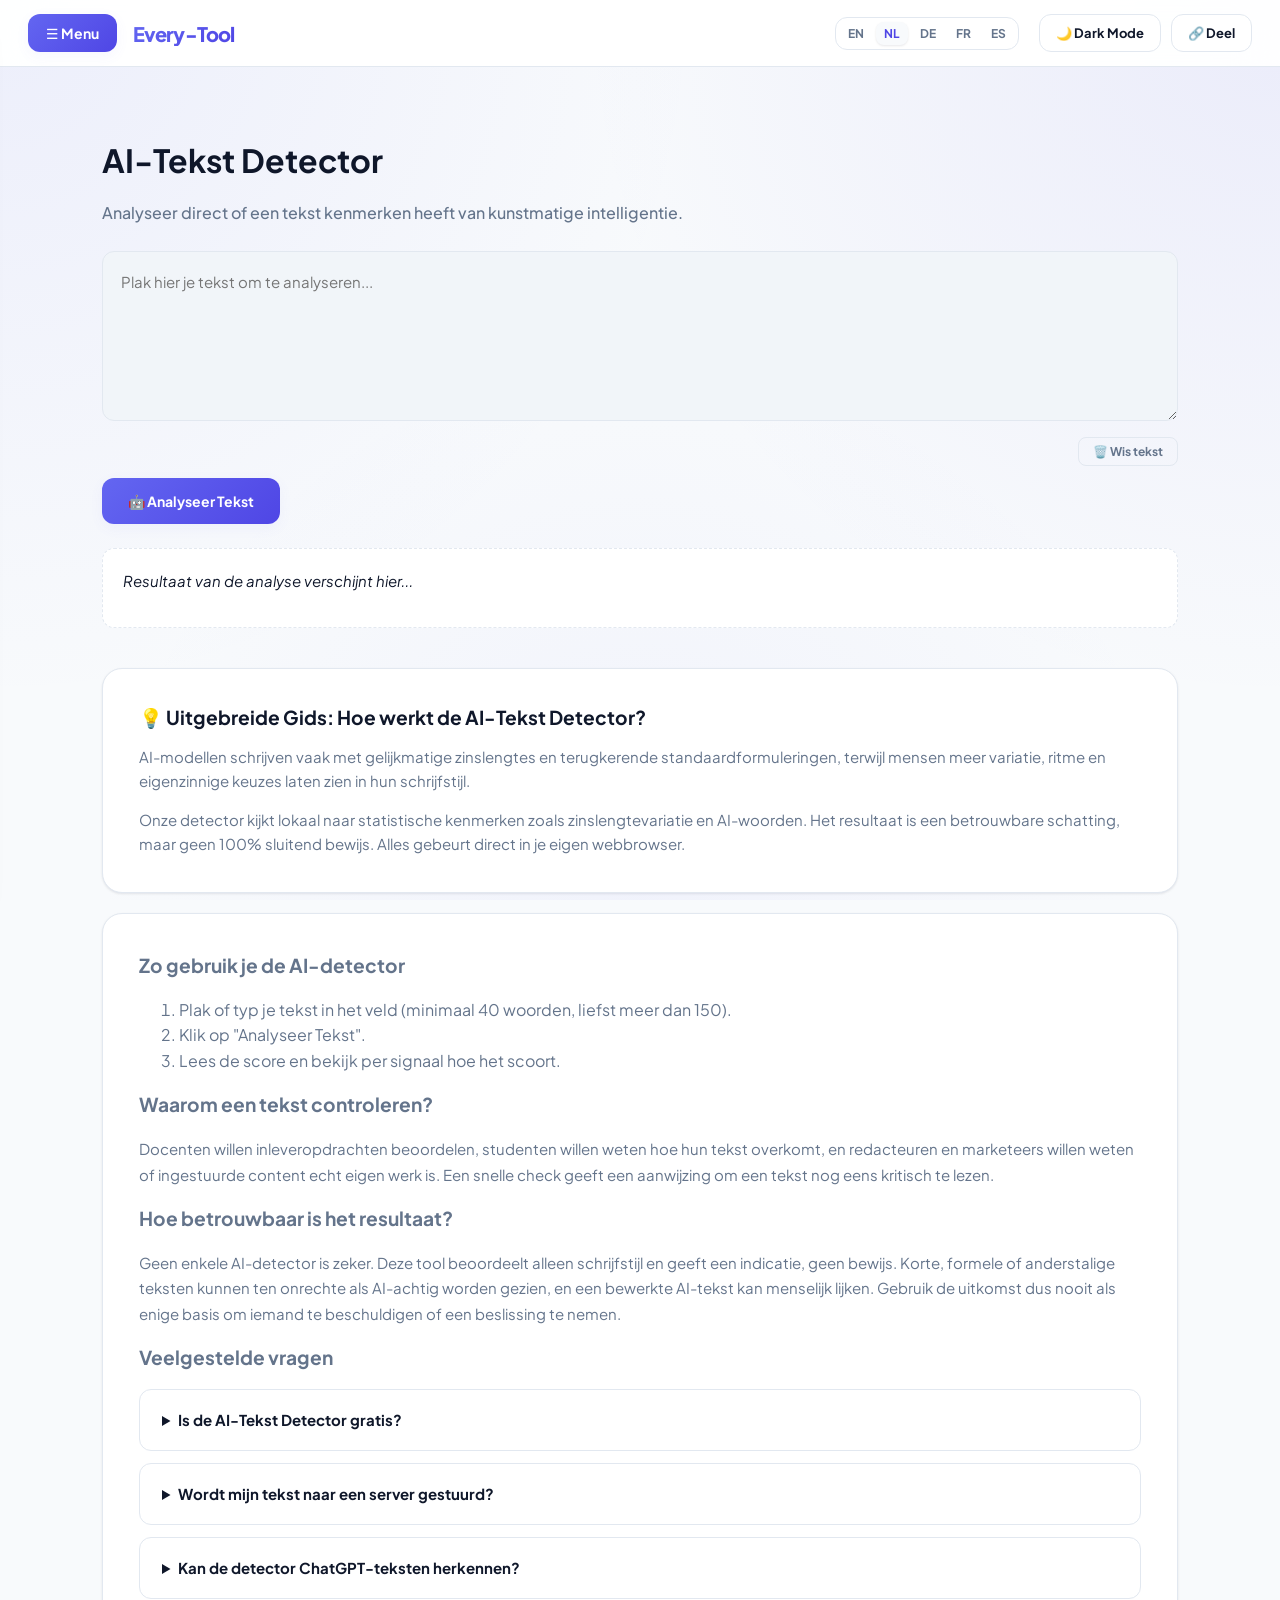
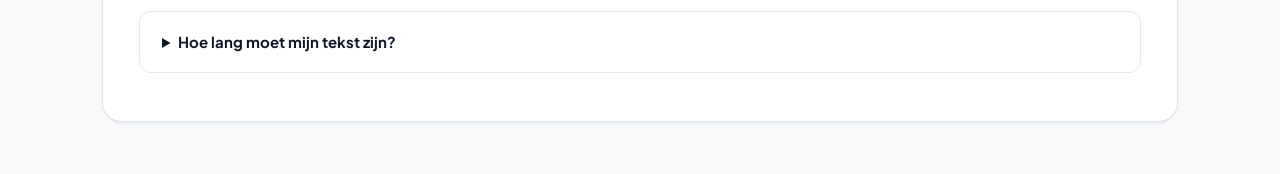
==== commit 7f156d4a: "Add Google Fonts preconnect and stylesheet Added preconnect links for Google Fonts and included a st" ====
--- a/ai/index.html
+++ b/ai/index.html
@@ -8,6 +8,10 @@
   <meta name="description" content="Controleer gratis of een tekst door AI is geschreven. Plak je tekst en krijg direct een indicatie. Privé: je tekst blijft in je eigen browser."/>
   <link rel="canonical" href="https://every-tool.netlify.app/ai/"/>
 
+  <link rel="preconnect" href="https://fonts.googleapis.com">
+<link rel="preconnect" href="https://fonts.gstatic.com" crossorigin>
+<link rel="stylesheet" href="https://fonts.googleapis.com/css2?family=Plus+Jakarta+Sans:wght@400;500;600;700;800&display=swap">
+ 
   <!-- Delen op social media -->
   <meta property="og:type" content="website"/>
   <meta property="og:site_name" content="Every-Tool"/>
--- a/style.css
+++ b/style.css
@@ -2,7 +2,6 @@
    EVERY-TOOL - ULTRA LUXE & PROFESSIONAL PREMIUM THEME
    ================================================================ */
 
-@import url('https://fonts.googleapis.com/css2?family=Plus+Jakarta+Sans:wght@400;500;600;700;800&display=swap');
 
 :root {
   /* LIGHT MODE - Fris, strak Off-White met scherp contrast */
